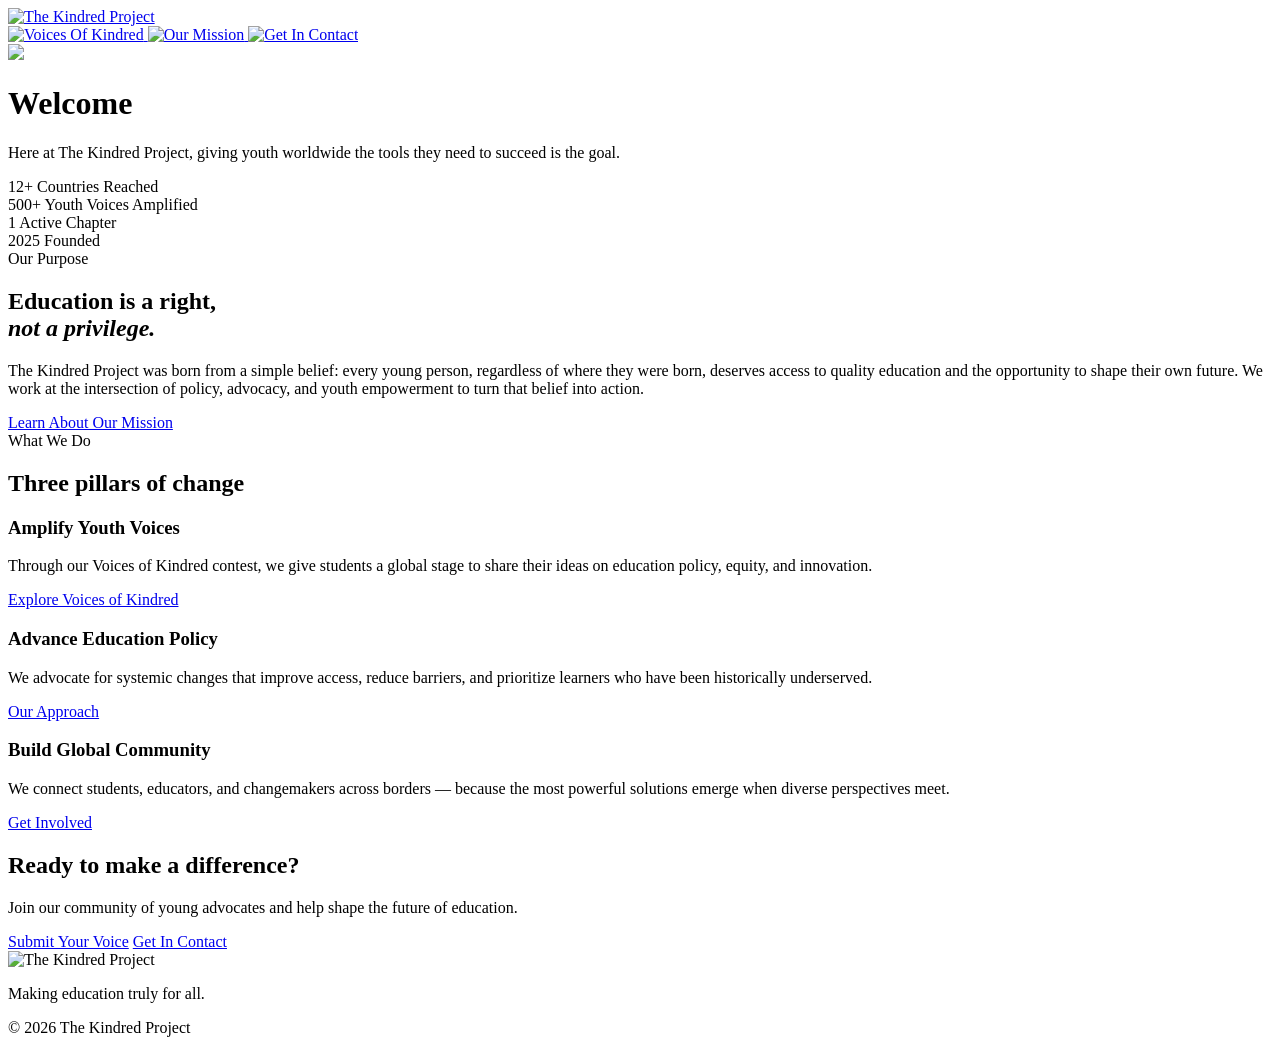
==== index.html @ a1425c45 "Add initial index.html for homepage layout This is the initial commit for the index.html file, which" ====
<!DOCTYPE html>
<html lang="en">
<head>
  <meta charset="UTF-8" />
  <meta name="viewport" content="width=device-width, initial-scale=1.0" />
  <title>Home | The Kindred Project</title>
  <link rel="shortcut icon" href="Images/Logos/TheKindredProjectFavicon.png">
  <link rel="preconnect" href="https://fonts.googleapis.com">
  <link rel="preconnect" href="https://fonts.gstatic.com" crossorigin>
  <link href="https://fonts.googleapis.com/css2?family=Playfair+Display:ital,wght@0,700;1,400&family=DM+Sans:wght@300;400;500&display=swap" rel="stylesheet">
  <link rel="stylesheet" href="style.css" />
</head>
<body>
  <nav class="top-nav">
    <a href="index.html" class="logo">
      <img src="Images/Logos/TheKindredProjectLogo.png" alt="The Kindred Project">
    </a>
    <div class="tabs">
      <a href="voicesofkindred.html" class="img-tab">
        <img src="Images/Buttons/VoicesOfKindred.png" alt="Voices Of Kindred">
      </a>
      <a href="ourmission.html" class="img-tab">
        <img src="Images/Buttons/OurMission.png" alt="Our Mission">
      </a>
      <a href="getincontact.html" class="img-tab">
        <img src="Images/Buttons/GetInContact.png" alt="Get In Contact">
      </a>
    </div>
  </nav>

  <header class="split-header">
    <img src="Images/Logos/TheKindredProjectLogo.png" class="header-image">
    <div class="vertical-line"></div>
    <div class="header-text">
      <h1>Welcome</h1>
      <p>
        Here at The Kindred Project, giving youth worldwide the tools they need to succeed is the goal.
      </p>
    </div>
  </header>

  <!-- HERO STATS -->
  <section class="stats-strip">
    <div class="stat">
      <span class="stat-number">12+</span>
      <span class="stat-label">Countries Reached</span>
    </div>
    <div class="stat-divider"></div>
    <div class="stat">
      <span class="stat-number">500+</span>
      <span class="stat-label">Youth Voices Amplified</span>
    </div>
    <div class="stat-divider"></div>
    <div class="stat">
      <span class="stat-number">1</span>
      <span class="stat-label">Active Chapter</span>
    </div>
    <div class="stat-divider"></div>
    <div class="stat">
      <span class="stat-number">2025</span>
      <span class="stat-label">Founded</span>
    </div>
  </section>

  <!-- INTRO SECTION -->
  <section class="home-intro">
    <div class="home-intro-inner">
      <div class="intro-tag">Our Purpose</div>
      <h2 class="intro-heading">Education is a right,<br><em>not a privilege.</em></h2>
      <p class="intro-body">
        The Kindred Project was born from a simple belief: every young person, regardless of where they were born, deserves access to quality education and the opportunity to shape their own future. We work at the intersection of policy, advocacy, and youth empowerment to turn that belief into action.
      </p>
      <a href="ourmission.html" class="btn-primary">Learn About Our Mission</a>
    </div>
    <div class="intro-decoration">
      <div class="deco-circle"></div>
      <div class="deco-square"></div>
    </div>
  </section>

  <!-- PILLARS / WHAT WE DO -->
  <section class="pillars">
    <div class="pillars-header">
      <div class="intro-tag">What We Do</div>
      <h2>Three pillars of change</h2>
    </div>
    <div class="pillars-grid">
      <div class="pillar-card">
        <h3>Amplify Youth Voices</h3>
        <p>Through our Voices of Kindred contest, we give students a global stage to share their ideas on education policy, equity, and innovation.</p>
        <a href="voicesofkindred.html" class="pillar-link">Explore Voices of Kindred</a>
      </div>
      <div class="pillar-card featured">
        <h3>Advance Education Policy</h3>
        <p>We advocate for systemic changes that improve access, reduce barriers, and prioritize learners who have been historically underserved.</p>
        <a href="ourmission.html" class="pillar-link">Our Approach</a>
      </div>
      <div class="pillar-card">
        <h3>Build Global Community</h3>
        <p>We connect students, educators, and changemakers across borders — because the most powerful solutions emerge when diverse perspectives meet.</p>
        <a href="getincontact.html" class="pillar-link">Get Involved</a>
      </div>
    </div>
  </section>

  <!-- CTA BANNER -->
  <section class="cta-banner">
    <div class="cta-inner">
      <h2>Ready to make a difference?</h2>
      <p>Join our community of young advocates and help shape the future of education.</p>
      <div class="cta-buttons">
        <a href="voicesofkindred.html" class="btn-primary">Submit Your Voice</a>
        <a href="getincontact.html" class="btn-outline">Get In Contact</a>
      </div>
    </div>
  </section>

  <footer>
    <div class="footer-inner">
      <div class="footer-logo">
        <img src="Images/Logos/TheKindredProjectLogo.png" alt="The Kindred Project">
      </div>
      <p class="footer-tagline">Making education truly for all.</p>
      <p class="footer-copy">© 2026 The Kindred Project</p>
    </div>
  </footer>
</body>
</html>
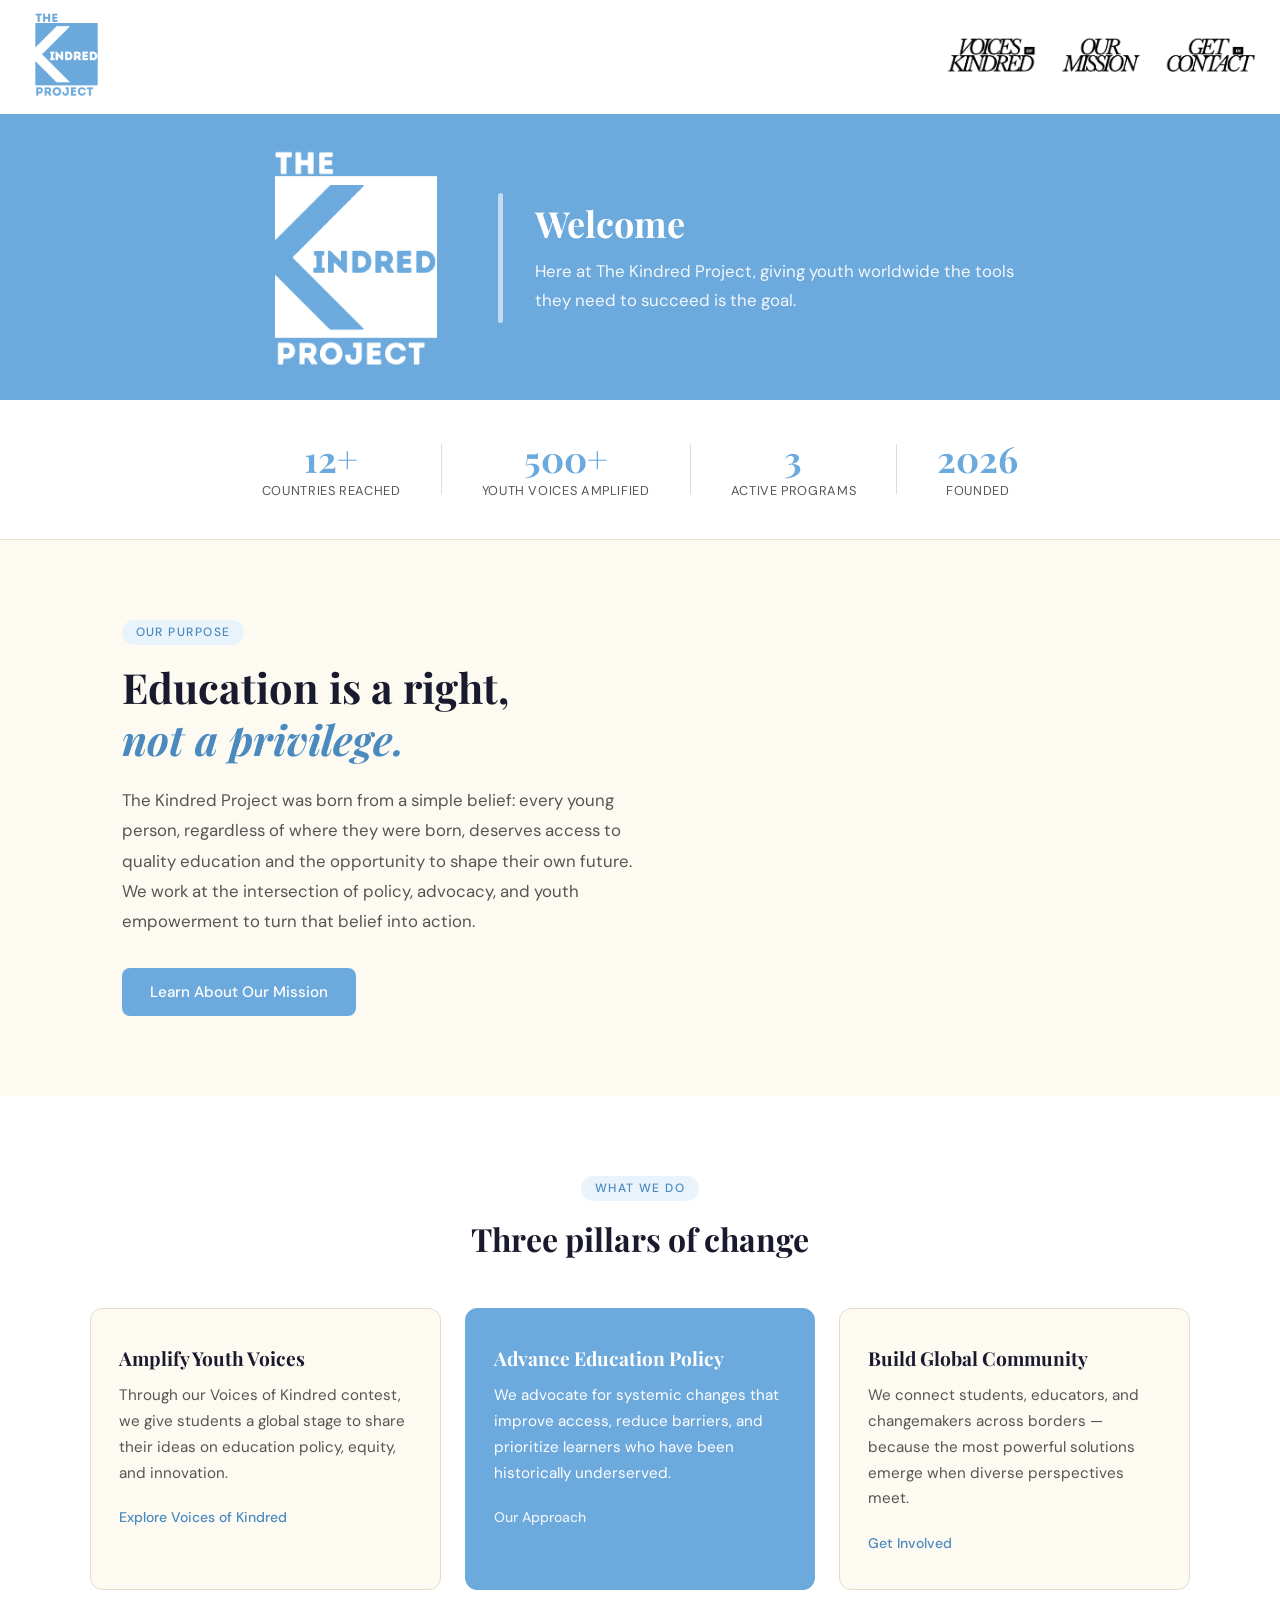
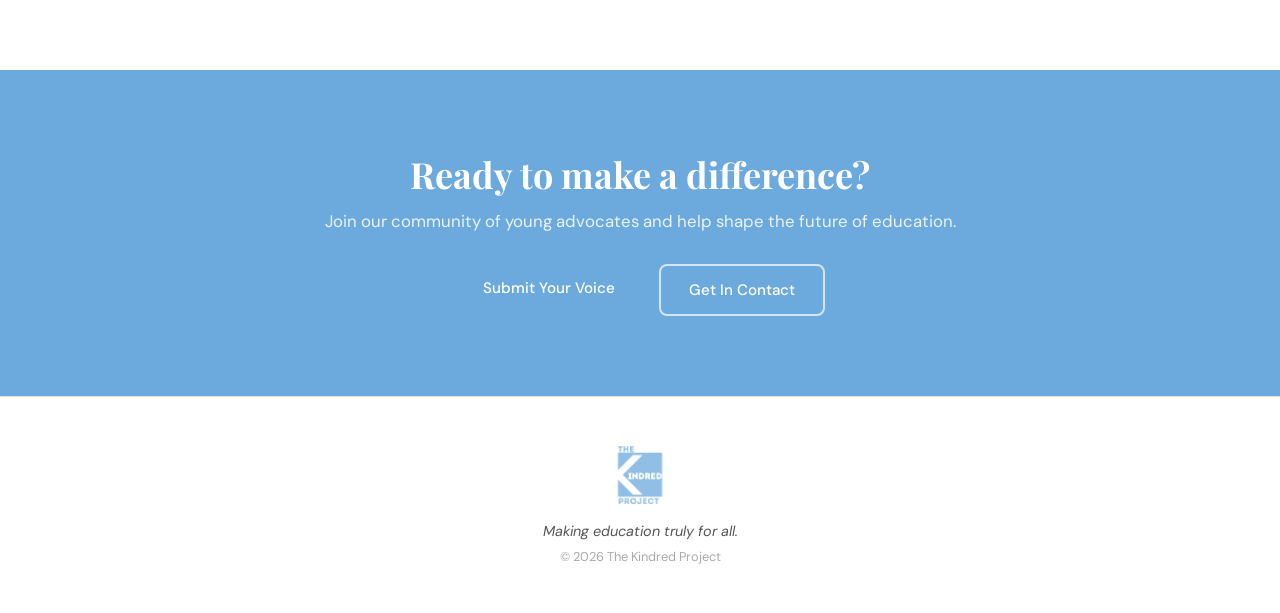
==== commit 41370c6e: "Update statistics and footer year in index.html" ====
--- a/index.html
+++ b/index.html
@@ -52,12 +52,12 @@
     </div>
     <div class="stat-divider"></div>
     <div class="stat">
-      <span class="stat-number">1</span>
-      <span class="stat-label">Active Chapter</span>
+      <span class="stat-number">3</span>
+      <span class="stat-label">Active Programs</span>
     </div>
     <div class="stat-divider"></div>
     <div class="stat">
-      <span class="stat-number">2025</span>
+      <span class="stat-number">2026</span>
       <span class="stat-label">Founded</span>
     </div>
   </section>
@@ -73,8 +73,7 @@
       <a href="ourmission.html" class="btn-primary">Learn About Our Mission</a>
     </div>
     <div class="intro-decoration">
-      <div class="deco-circle"></div>
-      <div class="deco-square"></div>
+      <img src="Images/Extra/Props.png" alt="" class="props-image">
     </div>
   </section>
 
--- a/style.css
+++ b/style.css
@@ -0,0 +1,642 @@
+@import url('https://fonts.googleapis.com/css2?family=Playfair+Display:ital,wght@0,700;1,400&family=DM+Sans:wght@300;400;500&display=swap');
+
+:root {
+  --cream: #fdfaf1;
+  --blue: #6ca9dc;
+  --blue-dark: #4a8abf;
+  --blue-light: #e8f3fb;
+  --text: #1a1a2e;
+  --text-muted: #555;
+  --white: #ffffff;
+}
+
+/* RESET */
+* {
+  box-sizing: border-box;
+  margin: 0;
+  padding: 0;
+}
+
+html {
+  -webkit-text-size-adjust: 100%;
+  text-size-adjust: 100%;
+}
+
+body {
+  background-color: var(--cream);
+  color: var(--text);
+  font-family: 'DM Sans', sans-serif;
+  overflow-x: hidden;
+  width: 100%;
+}
+
+h1, h2, h3 { font-family: 'Playfair Display', serif; }
+
+em {
+  font-family: 'Playfair Display', serif;
+  font-style: italic;
+  color: var(--blue-dark);
+}
+
+a { text-decoration: none; color: inherit; }
+
+/* ─── NAVBAR ─────────────────────────────────────────── */
+.top-nav {
+  display: flex;
+  justify-content: space-between;
+  align-items: center;
+  background-color: var(--white);
+  padding: 0.75rem 1.5rem;
+  border-bottom: 2px solid var(--blue);
+  position: sticky;
+  top: 0;
+  z-index: 100;
+}
+
+.logo img {
+  height: 85px;
+}
+
+.tabs {
+  display: flex;
+  gap: 1rem;
+  align-items: center;
+  flex-wrap: nowrap;
+}
+
+.img-tab img {
+  height: 62px;
+  filter: brightness(0);
+  transition: filter 0.25s ease;
+  display: block;
+}
+
+.img-tab:hover img,
+.img-tab.active img {
+  filter: brightness(0)
+    saturate(100%)
+    invert(58%)
+    sepia(37%)
+    saturate(458%)
+    hue-rotate(174deg)
+    brightness(92%)
+    contrast(92%);
+}
+
+/* ─── HEADER ──────────────────────────────────────────── */
+header {
+  background-color: var(--blue);
+  color: var(--white);
+  padding: 2rem 1.5rem;
+}
+
+.split-header {
+  display: flex;
+  align-items: center;
+  justify-content: center;
+  gap: 2rem;
+  flex-wrap: wrap;
+}
+
+.header-image {
+  width: 220px;
+  max-width: 40vw;
+  filter: brightness(0) invert(1);
+  opacity: 0;
+  transform: translateY(40px);
+  animation: headerReveal 1.2s forwards;
+  animation-delay: 0.3s;
+}
+
+@keyframes headerReveal {
+  to { opacity: 1; transform: translateY(0); }
+}
+
+.vertical-line {
+  width: 5px;
+  height: 130px;
+  background-color: rgba(255,255,255,0.6);
+  border-radius: 3px;
+  flex-shrink: 0;
+}
+
+.header-text { max-width: 500px; }
+.header-text h1 { font-size: clamp(1.5rem, 4vw, 2.25rem); margin-bottom: 0.75rem; line-height: 1.2; }
+.header-text p { font-size: clamp(0.9rem, 2.5vw, 1.05rem); line-height: 1.7; opacity: 0.92; }
+
+/* ─── SHARED UTILITIES ───────────────────────────────── */
+.intro-tag {
+  display: inline-block;
+  font-size: 0.75rem;
+  font-weight: 500;
+  letter-spacing: 0.12em;
+  text-transform: uppercase;
+  color: var(--blue-dark);
+  background: var(--blue-light);
+  padding: 0.3rem 0.85rem;
+  border-radius: 99px;
+  margin-bottom: 1rem;
+}
+
+.section-header {
+  text-align: center;
+  margin-bottom: 3rem;
+}
+
+.section-header h2 { font-size: clamp(1.5rem, 4vw, 2rem); color: var(--text); }
+
+.btn-primary {
+  display: inline-block;
+  background: var(--blue);
+  color: var(--white);
+  padding: 0.85rem 1.75rem;
+  border-radius: 8px;
+  font-family: 'DM Sans', sans-serif;
+  font-size: 0.95rem;
+  font-weight: 500;
+  transition: background 0.2s ease, transform 0.15s ease;
+  cursor: pointer;
+  border: none;
+}
+
+.btn-primary:hover { background: var(--blue-dark); transform: translateY(-2px); }
+
+.btn-outline {
+  display: inline-block;
+  border: 2px solid rgba(255,255,255,0.7);
+  color: var(--white);
+  padding: 0.85rem 1.75rem;
+  border-radius: 8px;
+  font-family: 'DM Sans', sans-serif;
+  font-size: 0.95rem;
+  font-weight: 500;
+  transition: background 0.2s ease, transform 0.15s ease;
+}
+
+.btn-outline:hover { background: rgba(255,255,255,0.15); transform: translateY(-2px); }
+
+.inline-link { color: var(--blue-dark); text-decoration: underline; }
+.inline-link:hover { opacity: 0.75; }
+
+/* ─── STATS STRIP ─────────────────────────────────────── */
+.stats-strip {
+  display: flex;
+  justify-content: center;
+  align-items: center;
+  background: var(--white);
+  padding: 2rem 1rem;
+  border-bottom: 1px solid #e8e0cc;
+  flex-wrap: wrap;
+  gap: 0.5rem;
+}
+
+.stat {
+  display: flex;
+  flex-direction: column;
+  align-items: center;
+  padding: 0.5rem 2rem;
+}
+
+.stat-number {
+  font-family: 'Playfair Display', serif;
+  font-size: clamp(1.5rem, 5vw, 2.25rem);
+  font-weight: 700;
+  color: var(--blue);
+  line-height: 1;
+}
+
+.stat-label {
+  font-size: 0.8rem;
+  color: var(--text-muted);
+  letter-spacing: 0.05em;
+  margin-top: 0.35rem;
+  text-transform: uppercase;
+  text-align: center;
+}
+
+.stat-divider { width: 1px; height: 50px; background: #ddd; }
+
+/* ─── HOME INTRO ──────────────────────────────────────── */
+.home-intro {
+  max-width: 1100px;
+  margin: 5rem auto;
+  padding: 0 2rem;
+  display: flex;
+  align-items: center;
+  gap: 4rem;
+}
+
+.home-intro-inner { flex: 1; min-width: 0; }
+
+.intro-heading {
+  font-size: clamp(1.8rem, 5vw, 2.6rem);
+  line-height: 1.25;
+  margin-bottom: 1.25rem;
+}
+
+.intro-body {
+  color: var(--text-muted);
+  font-size: 1.05rem;
+  line-height: 1.8;
+  margin-bottom: 2rem;
+  max-width: 520px;
+}
+
+.intro-decoration { flex: 0 0 260px; position: relative; height: 260px; }
+
+.deco-circle {
+  width: 200px;
+  height: 200px;
+  border-radius: 50%;
+  background: var(--blue-light);
+  position: absolute;
+  top: 0;
+  right: 0;
+}
+
+.deco-square {
+  width: 120px;
+  height: 120px;
+  border-radius: 16px;
+  background: var(--blue);
+  opacity: 0.18;
+  position: absolute;
+  bottom: 10px;
+  left: 20px;
+}
+
+/* ─── PILLARS ─────────────────────────────────────────── */
+.pillars { background: var(--white); padding: 5rem 2rem; }
+.pillars-header { text-align: center; margin-bottom: 3rem; }
+.pillars-header h2 { font-size: clamp(1.5rem, 4vw, 2rem); }
+
+.pillars-grid {
+  display: grid;
+  grid-template-columns: repeat(3, 1fr);
+  gap: 1.5rem;
+  max-width: 1100px;
+  margin: 0 auto;
+}
+
+.pillar-card {
+  padding: 2.25rem 1.75rem;
+  border-radius: 12px;
+  background: var(--cream);
+  border: 1px solid #e5ddc8;
+  transition: transform 0.2s ease, box-shadow 0.2s ease;
+}
+
+.pillar-card:hover { transform: translateY(-4px); box-shadow: 0 12px 32px rgba(108,169,220,0.15); }
+.pillar-card.featured { background: var(--blue); color: var(--white); border-color: var(--blue); }
+.pillar-card.featured h3,
+.pillar-card.featured p { color: var(--white); }
+.pillar-card.featured .pillar-link { color: rgba(255,255,255,0.85); }
+
+.pillar-card h3 { font-size: 1.2rem; margin-bottom: 0.75rem; }
+.pillar-card p { font-size: 0.95rem; line-height: 1.7; color: var(--text-muted); margin-bottom: 1.25rem; }
+.pillar-link { font-size: 0.875rem; font-weight: 500; color: var(--blue-dark); transition: opacity 0.2s; }
+.pillar-link:hover { opacity: 0.7; }
+
+/* ─── CTA BANNER ──────────────────────────────────────── */
+.cta-banner { background: var(--blue); padding: 5rem 2rem; text-align: center; }
+.cta-inner { max-width: 640px; margin: 0 auto; }
+.cta-inner h2 { color: var(--white); font-size: clamp(1.5rem, 4vw, 2.25rem); margin-bottom: 0.75rem; }
+.cta-inner p { color: rgba(255,255,255,0.85); font-size: 1.05rem; margin-bottom: 2rem; }
+.cta-buttons { display: flex; gap: 1rem; justify-content: center; flex-wrap: wrap; }
+
+/* ─── COMING SOON ─────────────────────────────────────── */
+.coming-soon-section {
+  padding: 6rem 2rem;
+  display: flex;
+  align-items: center;
+  justify-content: center;
+  min-height: 50vh;
+}
+
+.coming-soon-inner {
+  max-width: 640px;
+  text-align: center;
+}
+
+.coming-soon-inner h2 {
+  font-size: clamp(1.75rem, 5vw, 2.5rem);
+  margin-bottom: 1.25rem;
+}
+
+.coming-soon-sub {
+  font-size: 1.05rem;
+  color: var(--text-muted);
+  line-height: 1.8;
+  margin-bottom: 2.5rem;
+}
+
+/* ─── MISSION PAGE ────────────────────────────────────── */
+.mission-statement { max-width: 800px; margin: 5rem auto; padding: 0 2rem; text-align: center; }
+
+.mission-quote {
+  font-family: 'Playfair Display', serif;
+  font-style: italic;
+  font-size: clamp(1.1rem, 3vw, 1.45rem);
+  line-height: 1.7;
+  color: var(--text);
+  border: none;
+  padding: 2rem 2.5rem;
+  background: var(--white);
+  border-radius: 12px;
+  border-left: 6px solid var(--blue);
+}
+
+.values { background: var(--white); padding: 5rem 2rem; }
+
+.values-grid {
+  display: grid;
+  grid-template-columns: repeat(2, 1fr);
+  gap: 1.5rem;
+  max-width: 900px;
+  margin: 0 auto;
+}
+
+.value-card {
+  padding: 2rem;
+  border-radius: 12px;
+  background: var(--cream);
+  border: 1px solid #e5ddc8;
+  position: relative;
+  overflow: hidden;
+}
+
+.value-accent { position: absolute; top: 0; left: 0; width: 4px; height: 100%; background: var(--blue); }
+.value-card h3 { font-size: 1.15rem; margin-bottom: 0.6rem; margin-left: 0.5rem; }
+.value-card p { font-size: 0.95rem; line-height: 1.7; color: var(--text-muted); margin-left: 0.5rem; }
+
+.gfm-card { max-width: 700px; margin: 3rem auto; background: var(--white); padding: 2.5rem; border-left: 6px solid var(--blue); border-radius: 8px; }
+
+/* ─── CONTACT SIMPLE ──────────────────────────────────── */
+.contact-simple {
+  padding: 5rem 2rem;
+  max-width: 900px;
+  margin: 0 auto;
+}
+
+.contact-simple-inner { max-width: 800px; margin: 0 auto; }
+
+.contact-simple-inner h2 {
+  font-size: clamp(1.5rem, 4vw, 2.2rem);
+  margin-bottom: 1rem;
+}
+
+.contact-simple-sub {
+  font-size: 1.05rem;
+  color: var(--text-muted);
+  line-height: 1.8;
+  max-width: 600px;
+  margin-bottom: 2.5rem;
+}
+
+.email-hero-link {
+  display: inline-flex;
+  align-items: center;
+  gap: 0.75rem;
+  font-family: 'Playfair Display', serif;
+  font-size: clamp(1.1rem, 3.5vw, 1.85rem);
+  color: var(--blue-dark);
+  font-weight: 700;
+  background: var(--blue-light);
+  padding: 1rem 2rem;
+  border-radius: 12px;
+  border: 2px solid var(--blue);
+  margin-bottom: 3.5rem;
+  transition: background 0.2s, transform 0.2s;
+  word-break: break-all;
+}
+
+.email-hero-link:hover {
+  background: #d2e9f8;
+  transform: translateY(-2px);
+}
+
+/* Reason cards */
+.reason-cards {
+  display: grid;
+  grid-template-columns: repeat(2, 1fr);
+  gap: 1.5rem;
+}
+
+.reason-card {
+  background: var(--white);
+  border: 1px solid #e5ddc8;
+  border-radius: 12px;
+  padding: 1.75rem;
+  transition: transform 0.2s, box-shadow 0.2s;
+}
+
+.reason-card:hover {
+  transform: translateY(-3px);
+  box-shadow: 0 10px 28px rgba(108,169,220,0.12);
+}
+
+.reason-card h3 {
+  font-size: 1.05rem;
+  margin-bottom: 0.6rem;
+}
+
+.reason-card p {
+  font-size: 0.9rem;
+  line-height: 1.7;
+  color: var(--text-muted);
+  margin-bottom: 1rem;
+}
+
+.reason-link {
+  font-size: 0.875rem;
+  font-weight: 500;
+  color: var(--blue-dark);
+  transition: opacity 0.2s;
+}
+
+.reason-link:hover { opacity: 0.65; }
+
+/* Location note strip */
+.contact-note {
+  background: var(--white);
+  border-top: 1px solid #e8e0cc;
+  padding: 1.5rem 2rem;
+  text-align: center;
+}
+
+.contact-note-inner {
+  display: inline-flex;
+  align-items: center;
+  gap: 0.75rem;
+  font-size: 0.95rem;
+  color: var(--text-muted);
+}
+
+/* ─── MEET THE TEAM ───────────────────────────────────── */
+.team-section {
+  padding: 5rem 2rem;
+  background: var(--cream);
+}
+
+.team-grid {
+  display: grid;
+  grid-template-columns: repeat(3, 1fr);
+  gap: 2rem;
+  max-width: 1100px;
+  margin: 0 auto;
+}
+
+.team-card {
+  background: var(--white);
+  border-radius: 14px;
+  border: 1px solid #e5ddc8;
+  overflow: hidden;
+  transition: transform 0.2s ease, box-shadow 0.2s ease;
+}
+
+.team-card:hover {
+  transform: translateY(-4px);
+  box-shadow: 0 12px 32px rgba(108,169,220,0.15);
+}
+
+.team-photo-wrap {
+  width: 100%;
+  aspect-ratio: 1 / 1;
+  overflow: hidden;
+  background: var(--blue-light);
+}
+
+.team-photo {
+  width: 100%;
+  height: 100%;
+  object-fit: cover;
+  object-position: center top;
+  display: block;
+}
+
+.team-info {
+  padding: 1.5rem 1.5rem 1.75rem;
+}
+
+.team-name {
+  font-family: 'Playfair Display', serif;
+  font-size: 1.15rem;
+  color: var(--text);
+  margin-bottom: 0.25rem;
+}
+
+.team-role {
+  display: inline-block;
+  font-size: 0.75rem;
+  font-weight: 500;
+  letter-spacing: 0.1em;
+  text-transform: uppercase;
+  color: var(--blue-dark);
+  margin-bottom: 0.85rem;
+}
+
+.team-bio {
+  font-size: 0.9rem;
+  line-height: 1.7;
+  color: var(--text-muted);
+}
+
+/* ─── LEGACY CARD ─────────────────────────────────────── */
+.card {
+  max-width: 700px;
+  margin: 3rem auto;
+  background-color: var(--white);
+  padding: 2rem;
+  border-left: 6px solid var(--blue);
+  border-radius: 8px;
+}
+
+/* ─── FOOTER ──────────────────────────────────────────── */
+footer {
+  background: var(--white);
+  border-top: 1px solid #e8e0cc;
+  padding: 3rem 2rem;
+}
+
+.footer-inner { max-width: 900px; margin: 0 auto; text-align: center; }
+.footer-logo img { height: 60px; opacity: 0.75; margin-bottom: 0.75rem; }
+.footer-tagline { font-size: 0.9rem; color: var(--text-muted); margin-bottom: 0.5rem; font-style: italic; }
+.footer-copy { font-size: 0.8rem; color: #aaa; }
+
+/* ─── RESPONSIVE ──────────────────────────────────────── */
+@media (max-width: 900px) {
+  .pillars-grid { grid-template-columns: repeat(2, 1fr); }
+  .team-grid { grid-template-columns: repeat(2, 1fr); }
+}
+
+@media (max-width: 700px) {
+  /* Nav */
+  .top-nav {
+    padding: 0.6rem 1rem;
+    gap: 0.5rem;
+  }
+  .logo img { height: 54px; }
+  .tabs { gap: 0.4rem; }
+  .img-tab img { height: 40px; }
+
+  /* Header */
+  .split-header {
+    flex-direction: column;
+    text-align: center;
+    gap: 1.25rem;
+    padding: 1.5rem 1rem;
+  }
+  .header-image {
+    width: 150px;
+    max-width: 60vw;
+  }
+  .vertical-line {
+    width: 60px;
+    height: 4px;
+  }
+
+  /* Grids */
+  .pillars-grid,
+  .values-grid,
+  .reason-cards,
+  .team-grid { grid-template-columns: 1fr; }
+
+  /* Stats */
+  .stats-strip { flex-direction: column; gap: 1rem; padding: 1.5rem 1rem; }
+  .stat { padding: 0.25rem 1rem; }
+  .stat-divider { display: none; }
+
+  /* Home intro */
+  .home-intro {
+    flex-direction: column;
+    gap: 2rem;
+    margin: 3rem auto;
+  }
+  .intro-decoration { display: none; }
+  .intro-body { max-width: 100%; }
+
+  /* Contact */
+  .email-hero-link {
+    padding: 0.75rem 1rem;
+    word-break: break-all;
+  }
+
+  /* Sections */
+  .contact-simple,
+  .mission-statement { padding: 3rem 1.25rem; }
+  .values { padding: 3rem 1.25rem; }
+  .how-it-works,
+  .eligibility { padding: 3rem 1.25rem; }
+  .cta-banner { padding: 3rem 1.25rem; }
+  .pillars { padding: 3rem 1.25rem; }
+
+  /* Mission quote */
+  .mission-quote { padding: 1.5rem 1.25rem; }
+
+  /* Coming soon */
+  .coming-soon-section { padding: 4rem 1.5rem; min-height: 40vh; }
+
+  /* Buttons */
+  .cta-buttons { flex-direction: column; align-items: center; }
+  .btn-primary, .btn-outline { width: 100%; max-width: 280px; text-align: center; }
+}
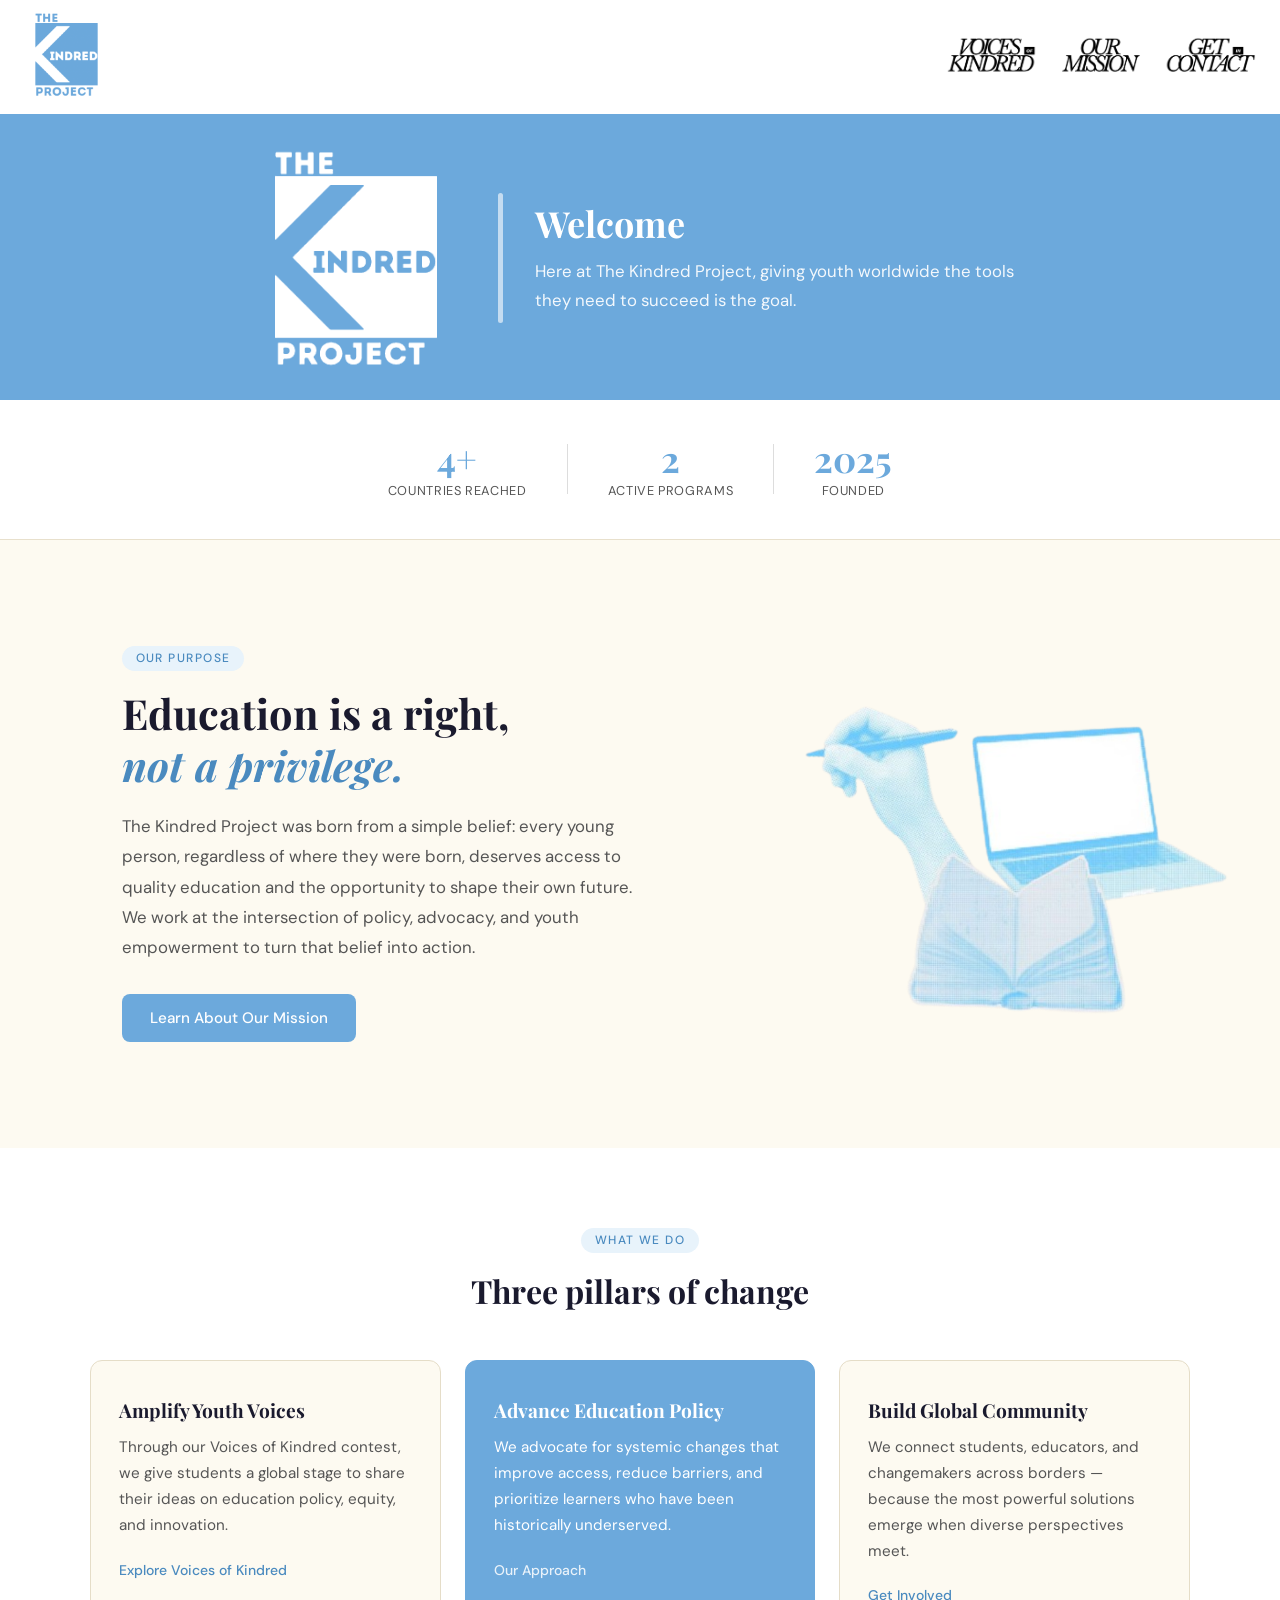
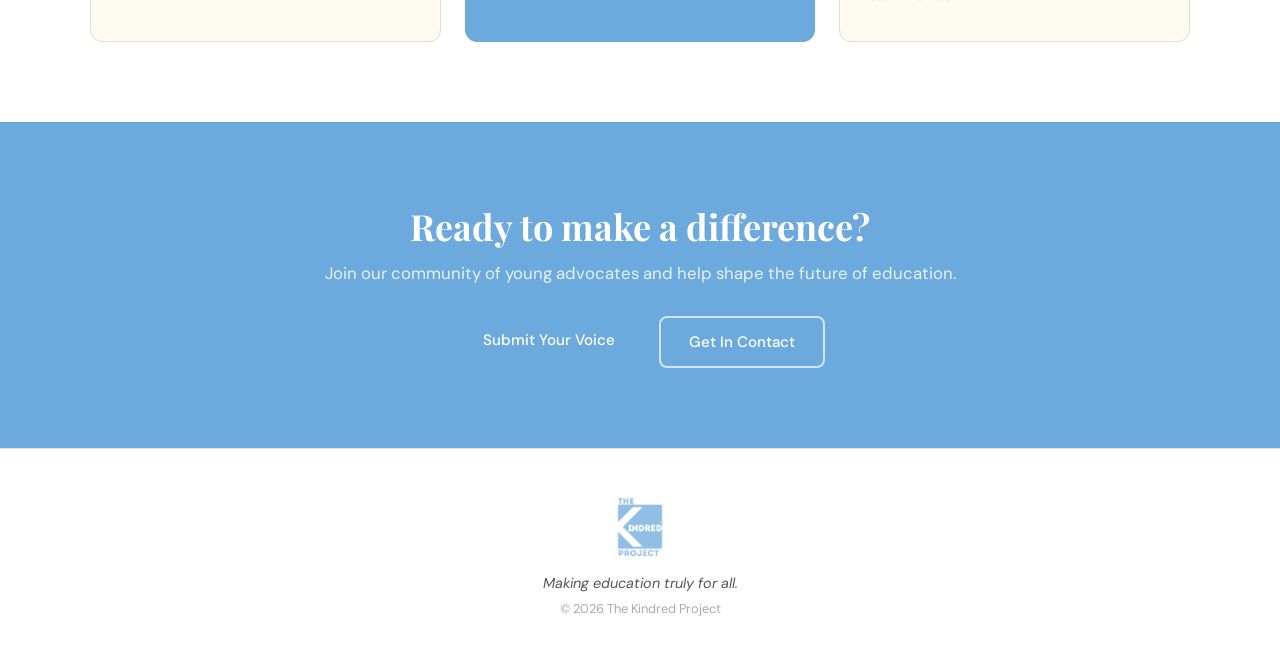
==== commit f6be41d8: "Update statistics in index.html" ====
--- a/index.html
+++ b/index.html
@@ -42,22 +42,17 @@
   <!-- HERO STATS -->
   <section class="stats-strip">
     <div class="stat">
-      <span class="stat-number">12+</span>
+      <span class="stat-number">4+</span>
       <span class="stat-label">Countries Reached</span>
     </div>
     <div class="stat-divider"></div>
     <div class="stat">
-      <span class="stat-number">500+</span>
-      <span class="stat-label">Youth Voices Amplified</span>
-    </div>
-    <div class="stat-divider"></div>
-    <div class="stat">
-      <span class="stat-number">3</span>
+      <span class="stat-number">2</span>
       <span class="stat-label">Active Programs</span>
     </div>
     <div class="stat-divider"></div>
     <div class="stat">
-      <span class="stat-number">2026</span>
+      <span class="stat-number">2025</span>
       <span class="stat-label">Founded</span>
     </div>
   </section>
--- a/style.css
+++ b/style.css
@@ -242,27 +242,13 @@
   max-width: 520px;
 }
 
-.intro-decoration { flex: 0 0 260px; position: relative; height: 260px; }
-
-.deco-circle {
-  width: 200px;
-  height: 200px;
-  border-radius: 50%;
-  background: var(--blue-light);
-  position: absolute;
-  top: 0;
-  right: 0;
-}
-
-.deco-square {
-  width: 120px;
-  height: 120px;
-  border-radius: 16px;
-  background: var(--blue);
-  opacity: 0.18;
-  position: absolute;
-  bottom: 10px;
-  left: 20px;
+.intro-decoration { flex: 0 0 300px; display: flex; align-items: center; justify-content: center; }
+
+.props-image {
+  width: 200%;
+  max-width: 500px;
+  height: auto;
+  display: block;
 }
 
 /* ─── PILLARS ─────────────────────────────────────────── */
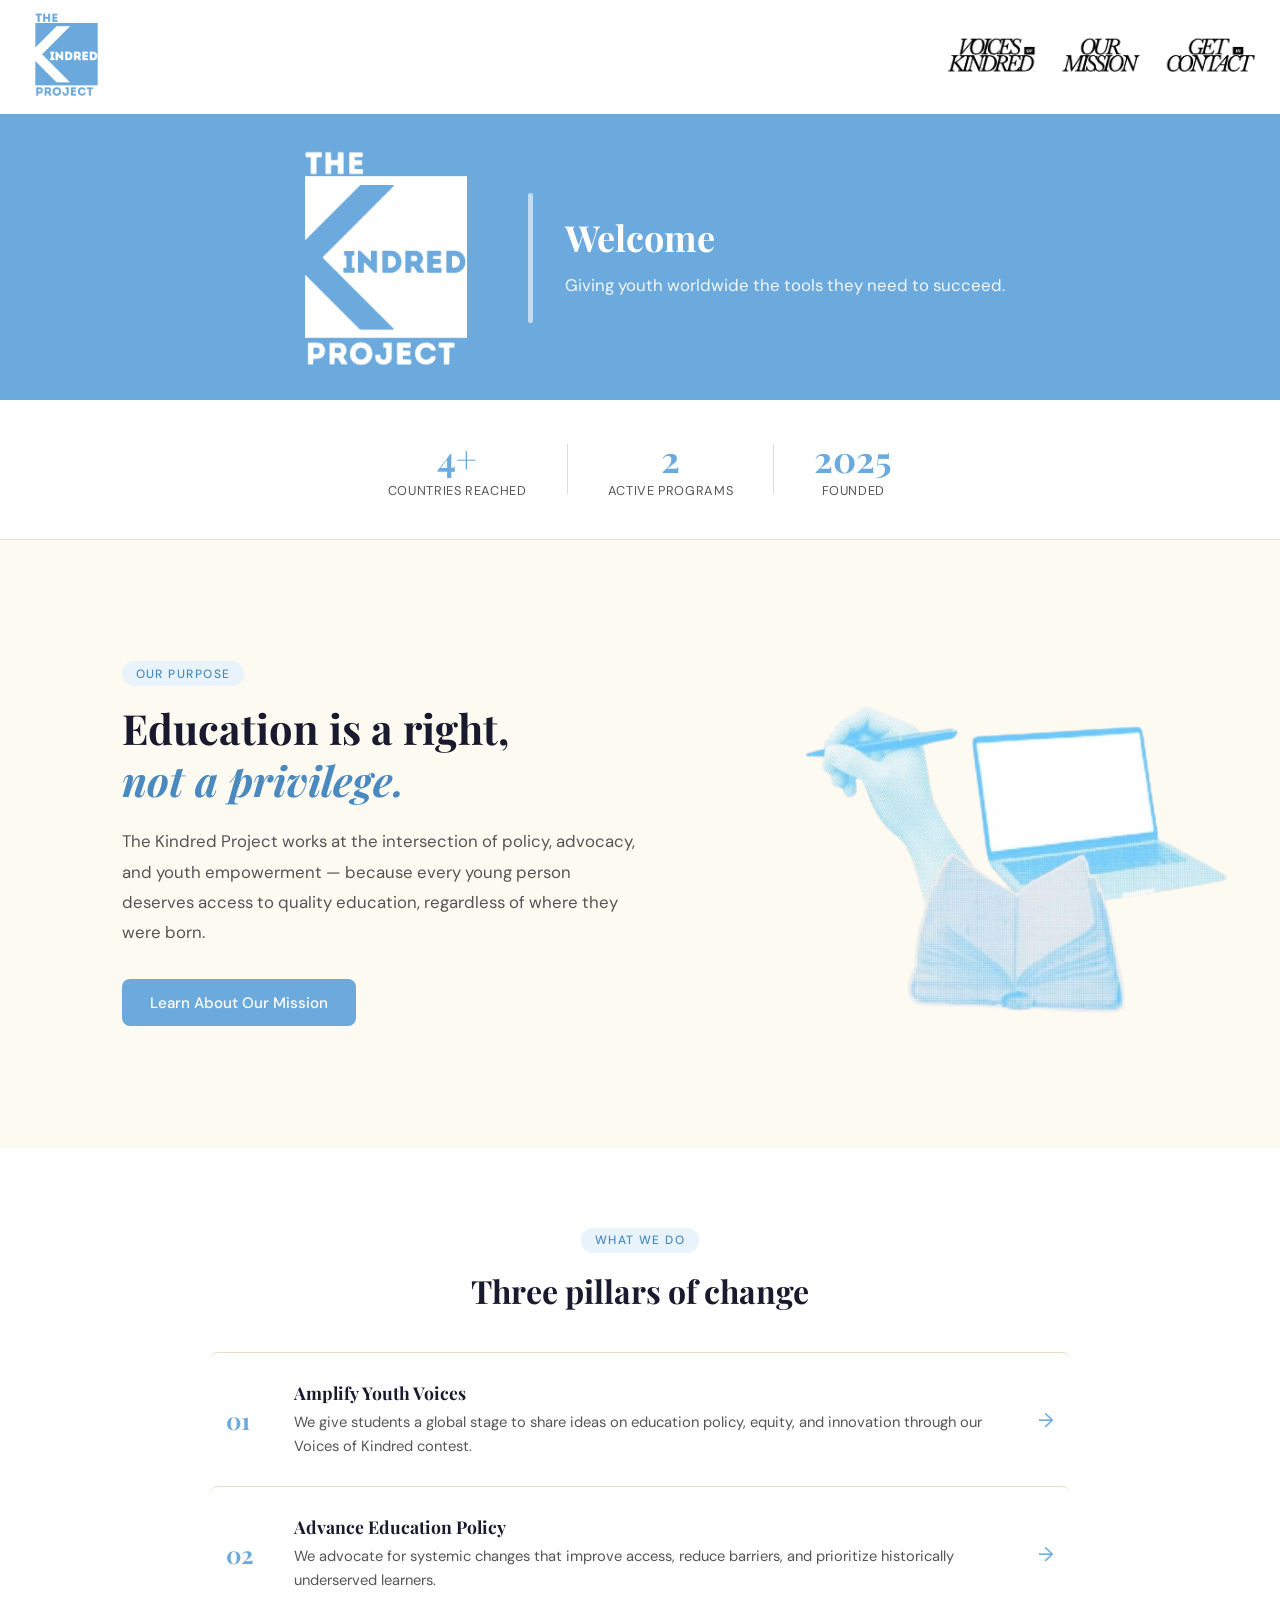
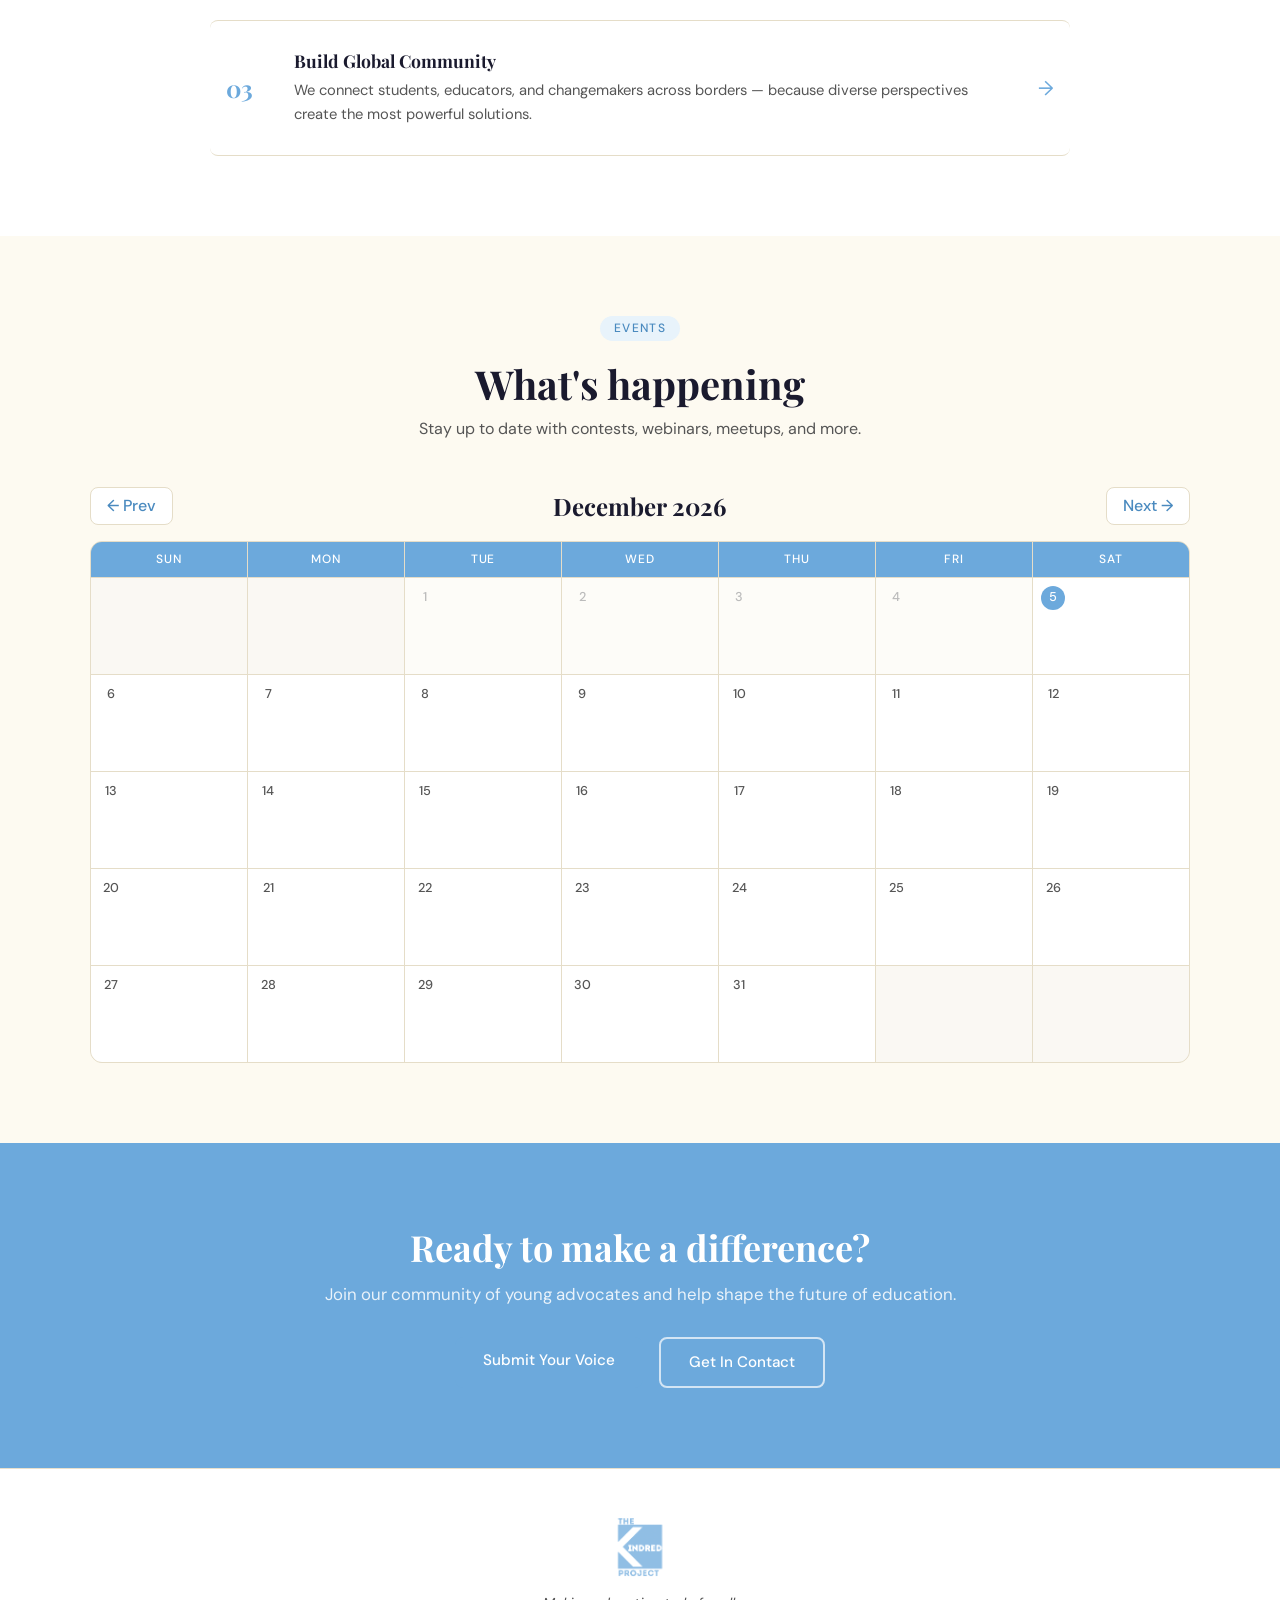
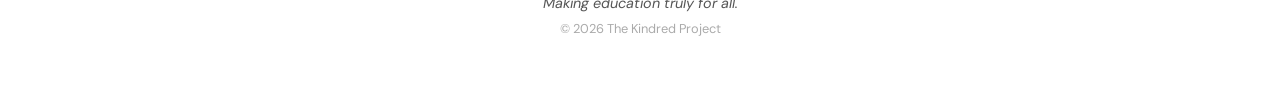
==== commit c06b0cc9: "Calendar Added a calendar to view dates that the Kindred Project has events." ====
--- a/index.html
+++ b/index.html
@@ -11,6 +11,7 @@
   <link rel="stylesheet" href="style.css" />
 </head>
 <body>
+
   <nav class="top-nav">
     <a href="index.html" class="logo">
       <img src="Images/Logos/TheKindredProjectLogo.png" alt="The Kindred Project">
@@ -29,17 +30,14 @@
   </nav>
 
   <header class="split-header">
-    <img src="Images/Logos/TheKindredProjectLogo.png" class="header-image">
+    <img src="Images/Logos/TheKindredProjectLogo.png" class="header-image" alt="The Kindred Project">
     <div class="vertical-line"></div>
     <div class="header-text">
       <h1>Welcome</h1>
-      <p>
-        Here at The Kindred Project, giving youth worldwide the tools they need to succeed is the goal.
-      </p>
+      <p>Giving youth worldwide the tools they need to succeed.</p>
     </div>
   </header>
 
-  <!-- HERO STATS -->
   <section class="stats-strip">
     <div class="stat">
       <span class="stat-number">4+</span>
@@ -57,47 +55,62 @@
     </div>
   </section>
 
-  <!-- INTRO SECTION -->
   <section class="home-intro">
     <div class="home-intro-inner">
       <div class="intro-tag">Our Purpose</div>
       <h2 class="intro-heading">Education is a right,<br><em>not a privilege.</em></h2>
       <p class="intro-body">
-        The Kindred Project was born from a simple belief: every young person, regardless of where they were born, deserves access to quality education and the opportunity to shape their own future. We work at the intersection of policy, advocacy, and youth empowerment to turn that belief into action.
+        The Kindred Project works at the intersection of policy, advocacy, and youth empowerment — because every young person deserves access to quality education, regardless of where they were born.
       </p>
       <a href="ourmission.html" class="btn-primary">Learn About Our Mission</a>
     </div>
     <div class="intro-decoration">
-      <img src="Images/Extra/Props.png" alt="" class="props-image">
+      <img src="Images/Visuals/Props.png" alt="" class="props-image">
     </div>
   </section>
 
-  <!-- PILLARS / WHAT WE DO -->
   <section class="pillars">
     <div class="pillars-header">
       <div class="intro-tag">What We Do</div>
       <h2>Three pillars of change</h2>
     </div>
-    <div class="pillars-grid">
-      <div class="pillar-card">
-        <h3>Amplify Youth Voices</h3>
-        <p>Through our Voices of Kindred contest, we give students a global stage to share their ideas on education policy, equity, and innovation.</p>
-        <a href="voicesofkindred.html" class="pillar-link">Explore Voices of Kindred</a>
-      </div>
-      <div class="pillar-card featured">
-        <h3>Advance Education Policy</h3>
-        <p>We advocate for systemic changes that improve access, reduce barriers, and prioritize learners who have been historically underserved.</p>
-        <a href="ourmission.html" class="pillar-link">Our Approach</a>
-      </div>
-      <div class="pillar-card">
-        <h3>Build Global Community</h3>
-        <p>We connect students, educators, and changemakers across borders — because the most powerful solutions emerge when diverse perspectives meet.</p>
-        <a href="getincontact.html" class="pillar-link">Get Involved</a>
-      </div>
+    <div class="pillars-list">
+      <a href="voicesofkindred.html" class="pillar-row">
+        <div class="pillar-num">01</div>
+        <div class="pillar-text">
+          <h3>Amplify Youth Voices</h3>
+          <p>We give students a global stage to share ideas on education policy, equity, and innovation through our Voices of Kindred contest.</p>
+        </div>
+        <span class="pillar-arrow">→</span>
+      </a>
+      <a href="ourmission.html" class="pillar-row">
+        <div class="pillar-num">02</div>
+        <div class="pillar-text">
+          <h3>Advance Education Policy</h3>
+          <p>We advocate for systemic changes that improve access, reduce barriers, and prioritize historically underserved learners.</p>
+        </div>
+        <span class="pillar-arrow">→</span>
+      </a>
+      <a href="getincontact.html" class="pillar-row">
+        <div class="pillar-num">03</div>
+        <div class="pillar-text">
+          <h3>Build Global Community</h3>
+          <p>We connect students, educators, and changemakers across borders — because diverse perspectives create the most powerful solutions.</p>
+        </div>
+        <span class="pillar-arrow">→</span>
+      </a>
     </div>
   </section>
 
-  <!-- CTA BANNER -->
+  <section class="calendar-section">
+    <div class="calendar-header">
+      <div class="intro-tag">Events</div>
+      <h2 style="font-size: clamp(1.5rem, 4vw, 2.5rem);">What's happening</h2>
+      <p class="calendar-sub">Stay up to date with contests, webinars, meetups, and more.</p>
+    </div>
+    <div id="calendar-events" class="calendar-events"></div>
+  </section>
+
   <section class="cta-banner">
     <div class="cta-inner">
       <h2>Ready to make a difference?</h2>
@@ -118,5 +131,7 @@
       <p class="footer-copy">© 2026 The Kindred Project</p>
     </div>
   </footer>
+
+  <script src="events.js?v=2"></script>
 </body>
 </html>
--- a/style.css
+++ b/style.css
@@ -253,35 +253,262 @@
 
 /* ─── PILLARS ─────────────────────────────────────────── */
 .pillars { background: var(--white); padding: 5rem 2rem; }
-.pillars-header { text-align: center; margin-bottom: 3rem; }
+.pillars-header { text-align: center; margin-bottom: 2.5rem; }
 .pillars-header h2 { font-size: clamp(1.5rem, 4vw, 2rem); }
 
-.pillars-grid {
-  display: grid;
-  grid-template-columns: repeat(3, 1fr);
-  gap: 1.5rem;
+.pillars-list {
+  max-width: 860px;
+  margin: 0 auto;
+  display: flex;
+  flex-direction: column;
+  gap: 0;
+}
+
+.pillar-row {
+  display: flex;
+  align-items: center;
+  gap: 1.75rem;
+  padding: 1.75rem 1rem;
+  border-top: 1px solid #e5ddc8;
+  text-decoration: none;
+  color: inherit;
+  transition: background 0.18s ease;
+  border-radius: 8px;
+}
+
+.pillars-list .pillar-row:last-child { border-bottom: 1px solid #e5ddc8; }
+
+.pillar-row:hover { background: var(--blue-light); }
+
+.pillar-num {
+  font-family: 'Playfair Display', serif;
+  font-size: 1.5rem;
+  font-weight: 700;
+  color: var(--blue);
+  flex-shrink: 0;
+  width: 2.5rem;
+}
+
+.pillar-text { flex: 1; }
+.pillar-text h3 { font-size: 1.1rem; margin-bottom: 0.35rem; }
+.pillar-text p { font-size: 0.92rem; color: var(--text-muted); line-height: 1.65; }
+
+.pillar-arrow {
+  font-size: 1.25rem;
+  color: var(--blue);
+  flex-shrink: 0;
+  transition: transform 0.18s ease;
+}
+
+.pillar-row:hover .pillar-arrow { transform: translateX(4px); }
+
+/* ─── CALENDAR ────────────────────────────────────────── */
+.calendar-section {
+  padding: 5rem 2rem;
+  background: var(--cream);
+}
+
+.calendar-header {
+  text-align: center;
+  margin-bottom: 3rem;
+}
+
+.calendar-header h2 { font-size: clamp(1.5rem, 4vw, 2rem); }
+
+.calendar-sub {
+  font-size: 1rem;
+  color: var(--text-muted);
+  margin-top: 0.5rem;
+}
+
+.calendar-events {
   max-width: 1100px;
   margin: 0 auto;
 }
 
-.pillar-card {
-  padding: 2.25rem 1.75rem;
+/* Navigation bar */
+.cal-nav {
+  display: flex;
+  align-items: center;
+  justify-content: space-between;
+  margin-bottom: 1rem;
+  gap: 1rem;
+}
+
+.cal-month-title {
+  font-family: 'Playfair Display', serif;
+  font-size: clamp(1.1rem, 3vw, 1.5rem);
+  color: var(--text);
+  text-align: center;
+  flex: 1;
+}
+
+.cal-nav-btn {
+  background: var(--white);
+  border: 1px solid #e5ddc8;
+  border-radius: 8px;
+  padding: 0.45rem 1rem;
+  font-size: 1rem;
+  color: var(--blue-dark);
+  cursor: pointer;
+  transition: background 0.15s ease, transform 0.15s ease;
+  font-family: 'DM Sans', sans-serif;
+  font-weight: 500;
+}
+
+.cal-nav-btn:hover {
+  background: var(--blue-light);
+  transform: translateY(-1px);
+}
+
+/* 7-column day grid */
+.cal-grid {
+  display: grid;
+  grid-template-columns: repeat(7, 1fr);
+  border: 1px solid #e5ddc8;
   border-radius: 12px;
-  background: var(--cream);
+  overflow: hidden;
+  background: #e5ddc8;
+  gap: 1px;
+}
+
+.cal-day-header {
+  background: var(--blue);
+  color: var(--white);
+  text-align: center;
+  font-size: 0.75rem;
+  font-weight: 500;
+  letter-spacing: 0.08em;
+  text-transform: uppercase;
+  padding: 0.6rem 0.25rem;
+}
+
+.cal-cell {
+  background: var(--white);
+  min-height: 96px;
+  padding: 0.5rem;
+  display: flex;
+  flex-direction: column;
+  gap: 0.25rem;
+  position: relative;
+}
+
+.cal-cell--empty {
+  background: #faf8f3;
+}
+
+.cal-cell--today .cal-cell-num {
+  background: var(--blue);
+  color: var(--white);
+  border-radius: 50%;
+  width: 24px;
+  height: 24px;
+  display: flex;
+  align-items: center;
+  justify-content: center;
+}
+
+.cal-cell--past {
+  background: #fdfcf8;
+}
+
+.cal-cell-num {
+  font-size: 0.8rem;
+  font-weight: 500;
+  color: var(--text-muted);
+  line-height: 1;
+  align-self: flex-start;
+  width: 24px;
+  height: 24px;
+  display: flex;
+  align-items: center;
+  justify-content: center;
+  flex-shrink: 0;
+}
+
+.cal-cell--past .cal-cell-num {
+  color: #bbb;
+}
+
+/* Event pills inside cells */
+.cal-event-pill {
+  font-size: 0.72rem;
+  font-weight: 500;
+  line-height: 1.3;
+  background: var(--blue);
+  color: var(--white);
+  border-radius: 4px;
+  padding: 0.2rem 0.4rem;
+  cursor: pointer;
+  white-space: nowrap;
+  overflow: hidden;
+  text-overflow: ellipsis;
+  transition: background 0.15s ease;
+}
+
+.cal-event-pill:hover { background: var(--blue-dark); }
+
+.cal-event-pill--past {
+  background: #b0c8de;
+  color: var(--white);
+}
+
+.cal-event-pill--past:hover { background: #93aec4; }
+
+/* Detail panel */
+.cal-detail {
+  margin-top: 1.25rem;
+  background: var(--white);
   border: 1px solid #e5ddc8;
-  transition: transform 0.2s ease, box-shadow 0.2s ease;
-}
-
-.pillar-card:hover { transform: translateY(-4px); box-shadow: 0 12px 32px rgba(108,169,220,0.15); }
-.pillar-card.featured { background: var(--blue); color: var(--white); border-color: var(--blue); }
-.pillar-card.featured h3,
-.pillar-card.featured p { color: var(--white); }
-.pillar-card.featured .pillar-link { color: rgba(255,255,255,0.85); }
-
-.pillar-card h3 { font-size: 1.2rem; margin-bottom: 0.75rem; }
-.pillar-card p { font-size: 0.95rem; line-height: 1.7; color: var(--text-muted); margin-bottom: 1.25rem; }
-.pillar-link { font-size: 0.875rem; font-weight: 500; color: var(--blue-dark); transition: opacity 0.2s; }
-.pillar-link:hover { opacity: 0.7; }
+  border-left: 4px solid var(--blue);
+  border-radius: 10px;
+  padding: 1.5rem 1.75rem;
+  position: relative;
+}
+
+.cal-detail-close {
+  position: absolute;
+  top: 1rem;
+  right: 1rem;
+  background: none;
+  border: 1px solid #e5ddc8;
+  border-radius: 6px;
+  padding: 0.25rem 0.65rem;
+  font-size: 0.8rem;
+  cursor: pointer;
+  color: var(--text-muted);
+  font-family: 'DM Sans', sans-serif;
+  transition: background 0.15s;
+}
+
+.cal-detail-close:hover { background: var(--blue-light); }
+
+.cal-detail-title {
+  font-size: 1.1rem;
+  margin-bottom: 0.4rem;
+  padding-right: 4rem;
+  color: var(--text);
+}
+
+.cal-detail-meta {
+  font-size: 0.85rem;
+  color: var(--text-muted);
+  margin-bottom: 0.2rem;
+}
+
+.cal-detail-desc {
+  font-size: 0.92rem;
+  color: var(--text-muted);
+  line-height: 1.75;
+  margin-top: 0.85rem;
+}
+
+.cal-empty {
+  text-align: center;
+  color: var(--text-muted);
+  font-size: 1rem;
+  padding: 3rem;
+}
 
 /* ─── CTA BANNER ──────────────────────────────────────── */
 .cta-banner { background: var(--blue); padding: 5rem 2rem; text-align: center; }
@@ -551,7 +778,6 @@
 
 /* ─── RESPONSIVE ──────────────────────────────────────── */
 @media (max-width: 900px) {
-  .pillars-grid { grid-template-columns: repeat(2, 1fr); }
   .team-grid { grid-template-columns: repeat(2, 1fr); }
 }
 
@@ -582,10 +808,20 @@
   }
 
   /* Grids */
-  .pillars-grid,
   .values-grid,
   .reason-cards,
   .team-grid { grid-template-columns: 1fr; }
+
+  /* Calendar */
+  .calendar-section { padding: 3rem 1.25rem; }
+  .cal-card { flex-direction: column; gap: 1rem; padding: 1.25rem; }
+  .cal-date-badge { flex-direction: row; width: 100%; justify-content: flex-start; gap: 0.5rem; padding: 0.5rem 0.75rem; border-radius: 8px; }
+  .cal-day { font-size: 1.1rem; margin: 0; }
+  .cal-month, .cal-year { font-size: 0.75rem; }
+
+  /* Pillars */
+  .pillar-row { gap: 1rem; }
+  .pillar-num { font-size: 1.2rem; width: 2rem; }
 
   /* Stats */
   .stats-strip { flex-direction: column; gap: 1rem; padding: 1.5rem 1rem; }
